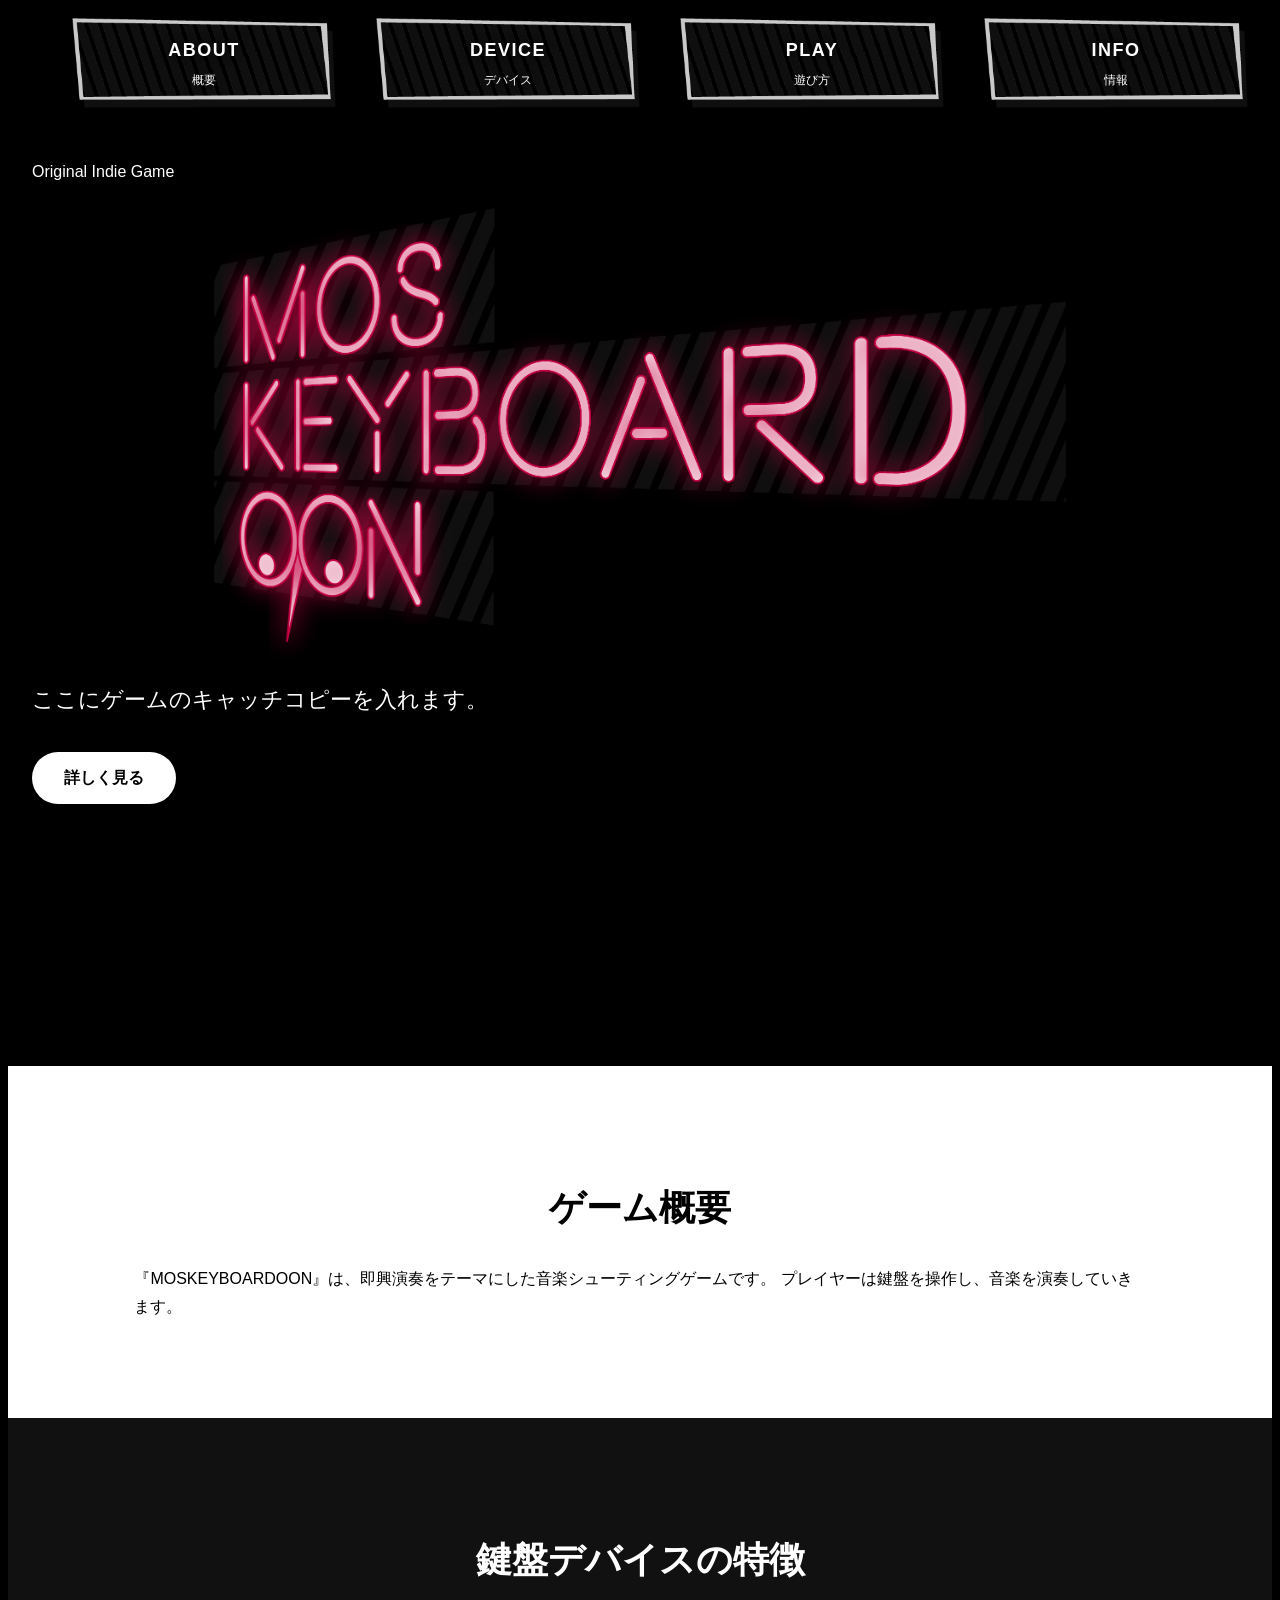
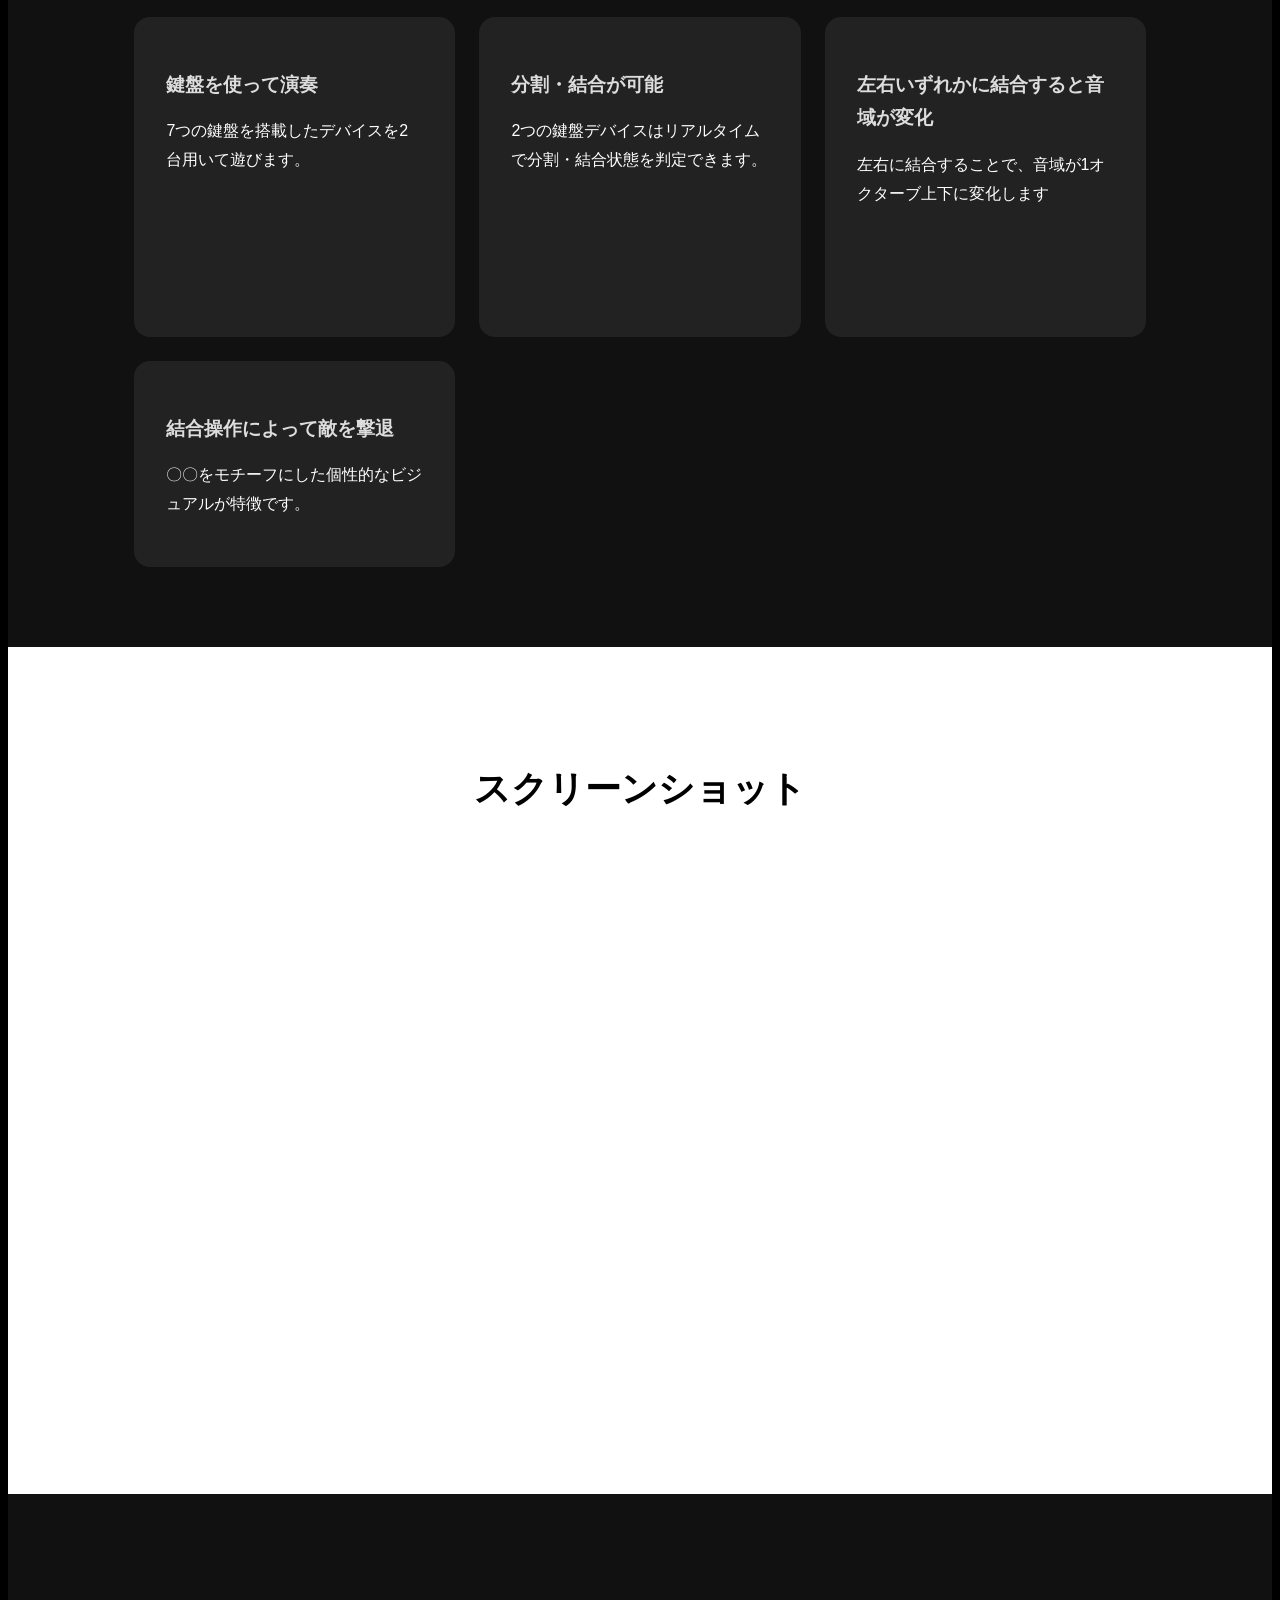
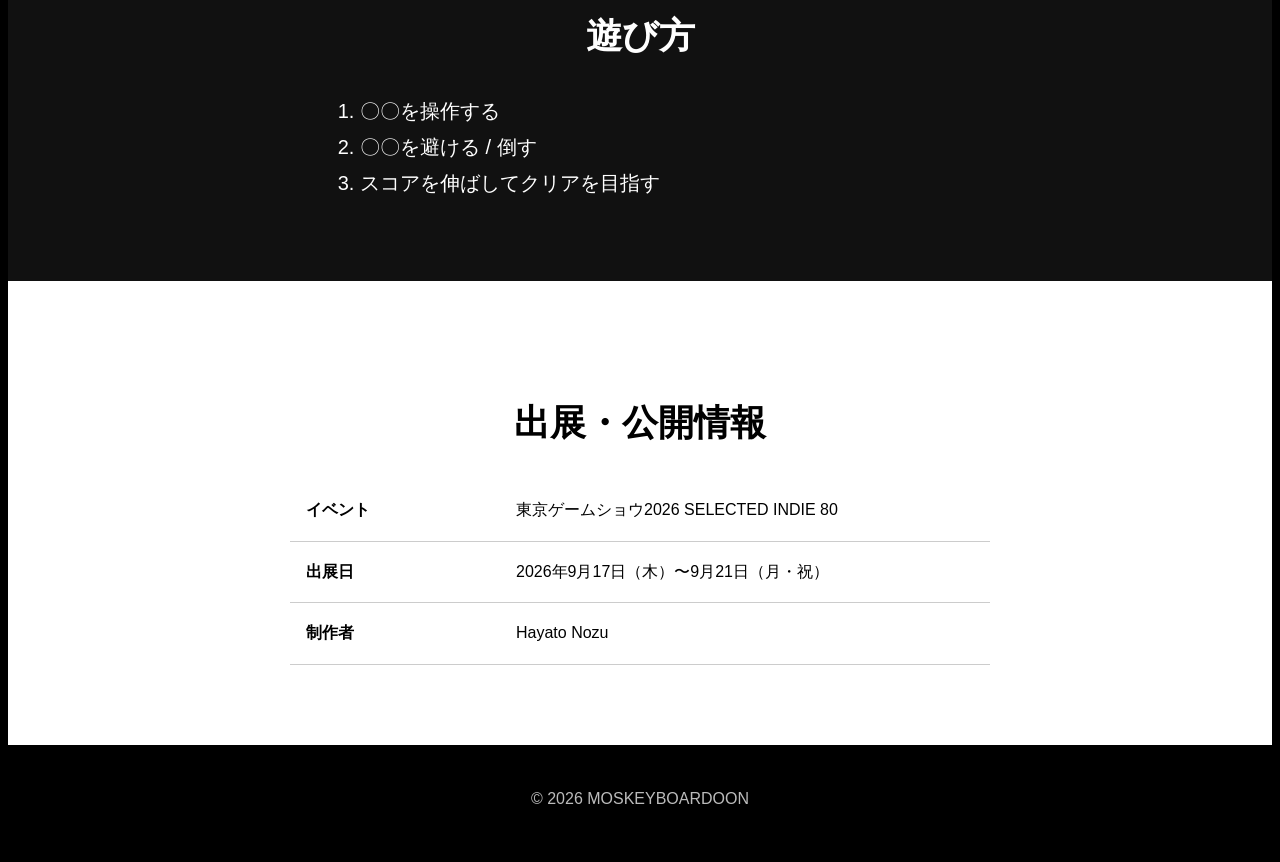
==== moskeyboardoon.html @ 039f2dee "Add files via upload" ====
<!DOCTYPE html>
<html lang="ja">
<head>
  <meta charset="UTF-8" />
  <meta name="viewport" content="width=device-width, initial-scale=1.0" />
  <title>MOSKEYBOARDOON</title>
  <link rel="stylesheet" href="style.css" />
</head>
<body>

  <nav class="nav">
    <ul>
      <li class="nav-item">
        <a href="#about">
          <img src="images/moskeyboardoon-button.png" alt="ABOUT" />
          <div class="nav-label">
            <span class="nav-label-en">ABOUT</span>
            <span class="nav-label-ja">概要</span>
          </div>
        </a>
      </li>
      <li class="nav-item">
        <a href="#features">
          <img src="images/moskeyboardoon-button.png" alt="DEVICE" />
          <div class="nav-label">
            <span class="nav-label-en">DEVICE</span>
            <span class="nav-label-ja">デバイス</span>
          </div>
        </a>
      </li>
      <li class="nav-item">
        <a href="#play">
          <img src="images/moskeyboardoon-button.png" alt="PLAY" />
          <div class="nav-label">
            <span class="nav-label-en">PLAY</span>
            <span class="nav-label-ja">遊び方</span>
          </div>
        </a>
      </li>
      <li class="nav-item">
        <a href="#info">
          <img src="images/moskeyboardoon-button.png" alt="INFO" />
          <div class="nav-label">
            <span class="nav-label-en">INFO</span>
            <span class="nav-label-ja">情報</span>
          </div>
        </a>
      </li>
    </ul>
  </nav>

  <header class="hero">
    <video class="hero-video" autoplay muted loop playsinline>
      <source src="videos/game-video.mp4" type="video/mp4">
    </video>

    <div class="hero-content">
      <p class="label">Original Indie Game</p>
      <h1>
        <img src="images/moskeyboardoon.png" alt="MOSKEYBOARDOON ロゴ" />
      </h1>
      <p class="catchcopy">
        ここにゲームのキャッチコピーを入れます。
      </p>
      <a href="#about" class="button">詳しく見る</a>
    </div>
  </header>

  <main>
    <section id="about" class="section">
      <h2>ゲーム概要</h2>
      <p>
        『MOSKEYBOARDOON』は、即興演奏をテーマにした音楽シューティングゲームです。
        プレイヤーは鍵盤を操作し、音楽を演奏していきます。
      </p>
    </section>

    <section id="features" class="section dark">
      <h2>鍵盤デバイスの特徴</h2>

      <div class="cards">
        <div class="card card-video">
          <video class="card-bg-video" autoplay muted loop playsinline>
            <source src="videos/key-video.avi" type="video/avi" />
          </video>
          <div class="card-content">
            <h3>鍵盤を使って演奏</h3>
            <p>7つの鍵盤を搭載したデバイスを2台用いて遊びます。</p>
          </div>
        </div>

        <div class="card">
          <h3>分割・結合が可能</h3>
          <p>2つの鍵盤デバイスはリアルタイムで分割・結合状態を判定できます。</p>
        </div>

        <div class="card">
          <h3>左右いずれかに結合すると音域が変化</h3>
          <p>左右に結合することで、音域が1オクターブ上下に変化します</p>
        </div>

        <div class="card">
          <h3>結合操作によって敵を撃退</h3>
          <p>〇〇をモチーフにした個性的なビジュアルが特徴です。</p>
        </div>
      </div>
    </section>

    <section class="section">
      <h2>スクリーンショット</h2>
      <div class="youtube-container">
        <iframe width="100%" height="515" src="https://www.youtube.com/embed/pviGRzQ9h0I" title="YouTube video player" frameborder="0" allow="accelerometer; autoplay; clipboard-write; encrypted-media; gyroscope; picture-in-picture; web-share" referrerpolicy="strict-origin-when-cross-origin" allowfullscreen></iframe>
      </div>
    </section>

    <section id="play" class="section dark">
      <h2>遊び方</h2>
      <ol class="steps">
        <li>〇〇を操作する</li>
        <li>〇〇を避ける / 倒す</li>
        <li>スコアを伸ばしてクリアを目指す</li>
      </ol>
    </section>

    <section id="info" class="section">
      <h2>出展・公開情報</h2>
      <table>
        <tr>
          <th>イベント</th>
          <td>東京ゲームショウ2026 SELECTED INDIE 80</td>
        </tr>
        <tr>
          <th>出展日</th>
          <td>2026年9月17日（木）〜9月21日（月・祝）</td>
        </tr>
        <tr>
          <th>制作者</th>
          <td>Hayato Nozu</td>
        </tr>
      </table>
    </section>
  </main>

    <footer>
    <p>&copy; 2026 MOSKEYBOARDOON</p>
  </footer>

</body>
</html>
---- style.css ----
style.css

* {
  margin: 0;
  padding: 0;
  box-sizing: border-box;
}

html {
  scroll-behavior: smooth;
}

body {
  font-family: "Yu Gothic", "Hiragino Kaku Gothic ProN", sans-serif;
  line-height: 1.8;
  color: #ffffff;
  background: #000000;
}

a {
  color: inherit;
  text-decoration: none;
}

.hero {
  min-height: 100vh;
  background:
    linear-gradient(rgba(0, 0, 0, 0.55), rgba(0, 0, 0, 0.75)),
    url("main-visual.jpg");
  background-size: cover;
  background-position: center;
  padding: 24px;
  position: relative;
  overflow: hidden;
}

.hero-video {
  position: absolute;
  top: 0;
  left: 0;
  width: 100%;
  height: 100%;
  object-fit: cover;
  z-index: -1;
  opacity: 0.7;
}

.nav {
  display: flex;
  justify-content: center;
  align-items: center;
  background: #000000;
  padding: 10px 24px;
  height: 90px;
}

.logo {
  font-weight: bold;
  letter-spacing: 2px;
}

header.hero {
  padding-top: 24px;
}

/* 中央ロゴを2倍に（以前の25%から50%へ）し中央寄せ */
.logo img,
.hero-content h1 img {
  width: 70%;
  max-width: 1400px;
  height: auto;
  display: block;
  margin: 0 auto;
}

.nav ul {
  display: flex;
  gap: 96px;
  list-style: none;
  align-items: flex-start;
  justify-content: center;
  flex-wrap: wrap;
}

.nav-item {
  display: flex;
  flex-direction: column;
  align-items: center;
  margin: 0 24px;
}

.nav-item a {
  position: relative;
  display: inline-flex;
  align-items: center;
  justify-content: center;
  color: inherit;
  text-decoration: none;
  width: 160px;
  height: 90px;
}

  .nav-label {
    position: absolute;
    inset: 0;
    display: flex;
    flex-direction: column;
    align-items: center;
    justify-content: center;
    pointer-events: none;
    text-align: center;
  }

  .nav-label-en {
    font-size: 18px;
    font-weight: bold;
    letter-spacing: 1.5px;
    color: #ffffff;
    text-transform: uppercase;
    text-shadow: 0 0 10px rgba(0, 0, 0, 0.8);
  }

  .nav-label-ja {
    font-size: 12px;
    color: #ffffff;
    margin-top: 4px;
    text-shadow: 0 0 8px rgba(0, 0, 0, 0.7);
  }

  .nav-item a:hover .nav-label-en,
  .nav-item a:hover .nav-label-ja {
    color: #cccccc;
  }

  .nav-item img {
    display: block;
    width: auto;
    max-height: 90px;
}

.catchcopy {
  font-size: 22px;
  margin-bottom: 32px;
}

.button {
  display: inline-block;
  padding: 12px 32px;
  background: #ffffff;
  color: #000000;
  border-radius: 999px;
  font-weight: bold;
}

.button:hover {
  opacity: 0.8;
}

.section {
  padding: 80px 10%;
  background: #ffffff;
  color: #000000;
}

.section.dark {
  background: #111111;
  color: #ffffff;
}

.section h2 {
  font-size: 36px;
  margin-bottom: 24px;
  text-align: center;
}

.cards {
  display: grid;
  grid-template-columns: repeat(3, 1fr);
  gap: 24px;
}

.card {
  position: relative;
  padding: 32px;
  background: #222222;
  border-radius: 16px;
  overflow: hidden;
}

.card-video {
  min-height: 320px;
  padding: 0;
}

.card-bg-video {
  position: absolute;
  inset: 0;
  width: 100%;
  height: 100%;
  object-fit: cover;
  opacity: 0.45;
}

.card-content {
  position: relative;
  z-index: 1;
  padding: 32px;
}

.card h3 {
  color: #dddddd;
  margin-bottom: 12px;
}

.image-box {
  height: 320px;
  border: 3px dashed #999999;
  border-radius: 16px;
  display: grid;
  place-items: center;
  color: #999999;
  font-weight: bold;
}

.youtube-container {
  position: relative;
  width: 100%;
  max-width: 900px;
  margin: 0 auto;
  padding-bottom: 56.25%;
  height: 0;
  overflow: hidden;
  border-radius: 16px;
}

.youtube-container iframe {
  position: absolute;
  top: 0;
  left: 0;
  width: 100%;
  height: 100%;
  border-radius: 16px;
}


.steps {
  max-width: 600px;
  margin: 0 auto;
  font-size: 20px;
}

table {
  width: 100%;
  max-width: 700px;
  margin: 0 auto;
  border-collapse: collapse;
}

th,
td {
  border-bottom: 1px solid #cccccc;
  padding: 16px;
  text-align: left;
}

th {
  width: 30%;
}

footer {
  text-align: center;
  padding: 24px;
  background: #000000;
  color: #bbbbbb;
}

@media (max-width: 768px) {
  .nav {
    height: auto;
    padding: 8px 12px;
  }

  .nav ul {
    gap: 12px;
    flex-wrap: wrap;
    justify-content: center;
  }

  .nav-item a {
    width: 120px;
    height: 60px;
  }

  .nav-item img {
    max-height: 60px;
  }

  h1 {
    font-size: 40px;
  }

  .cards {
    grid-template-columns: 1fr;
  }

  .hero-content {
    margin-top: 120px;
  }

  .logo img,
  .hero-content h1 img {
    width: 90%;
  }
}
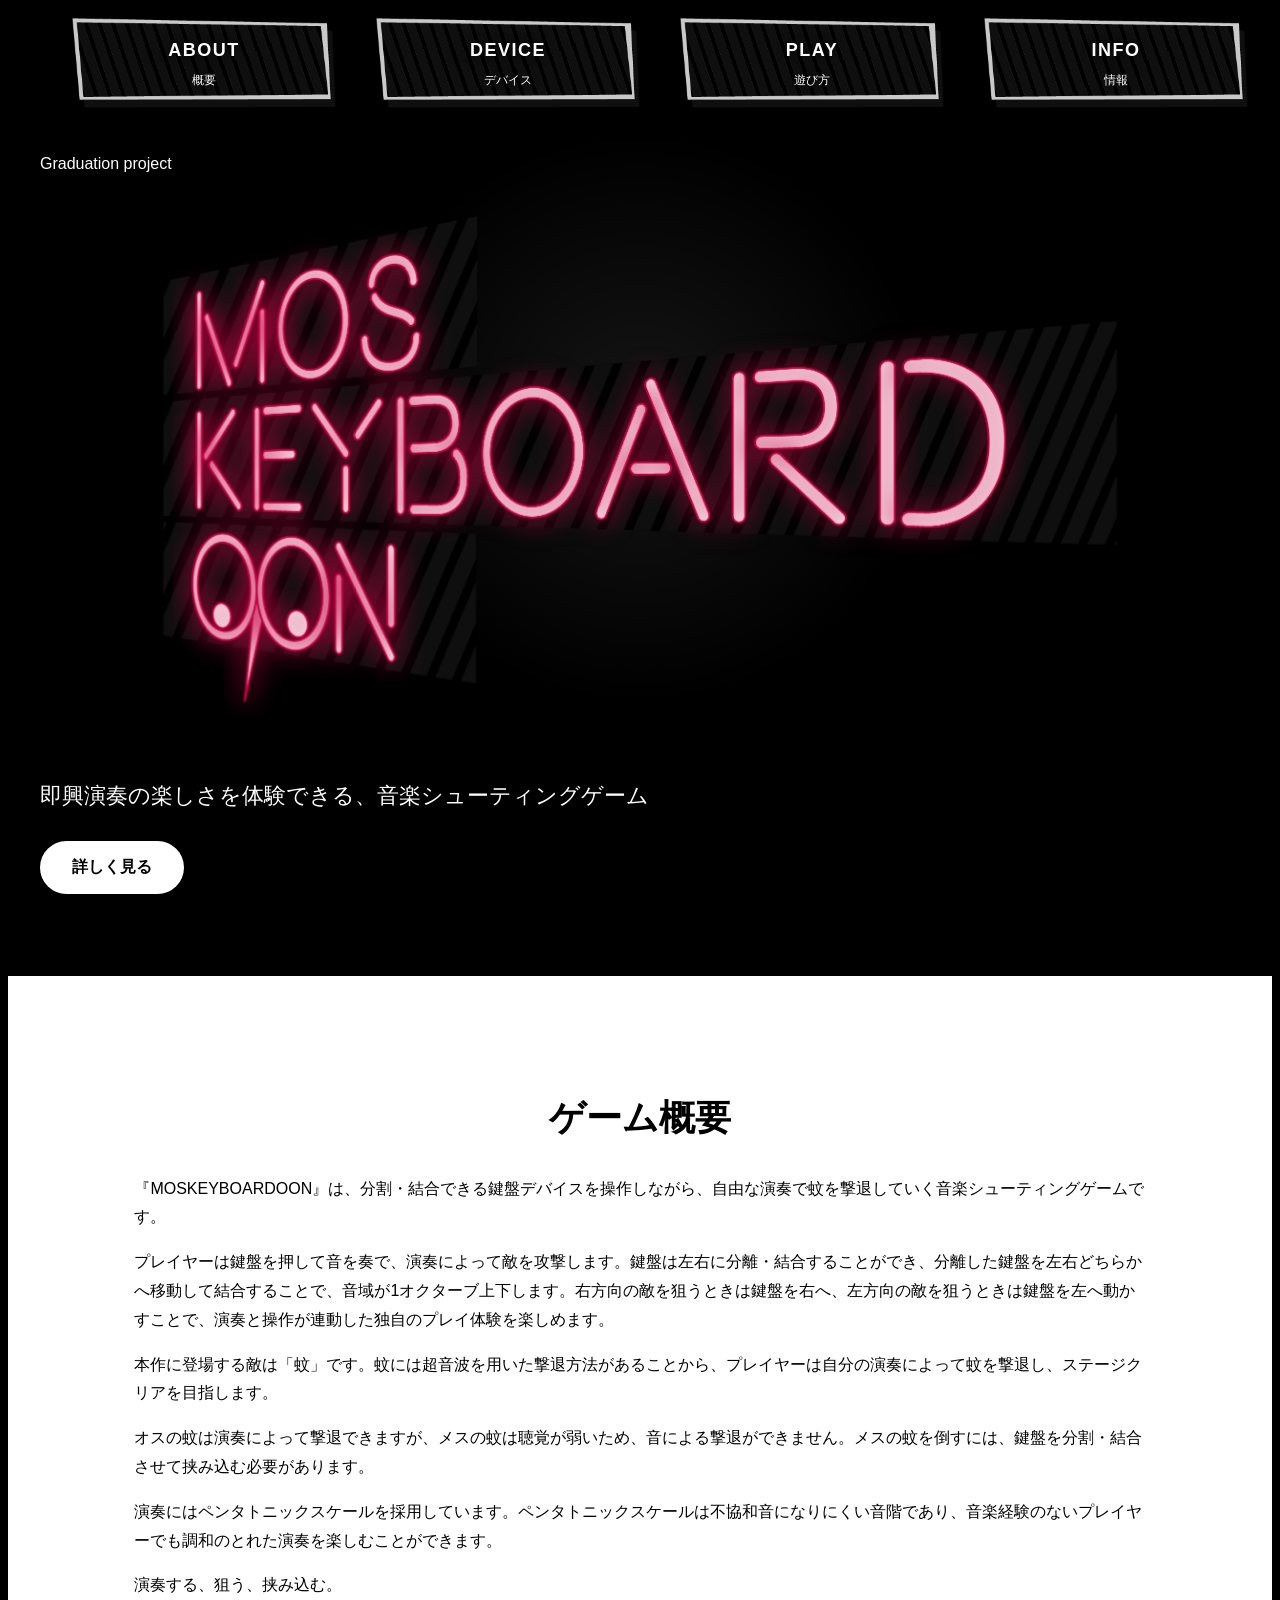
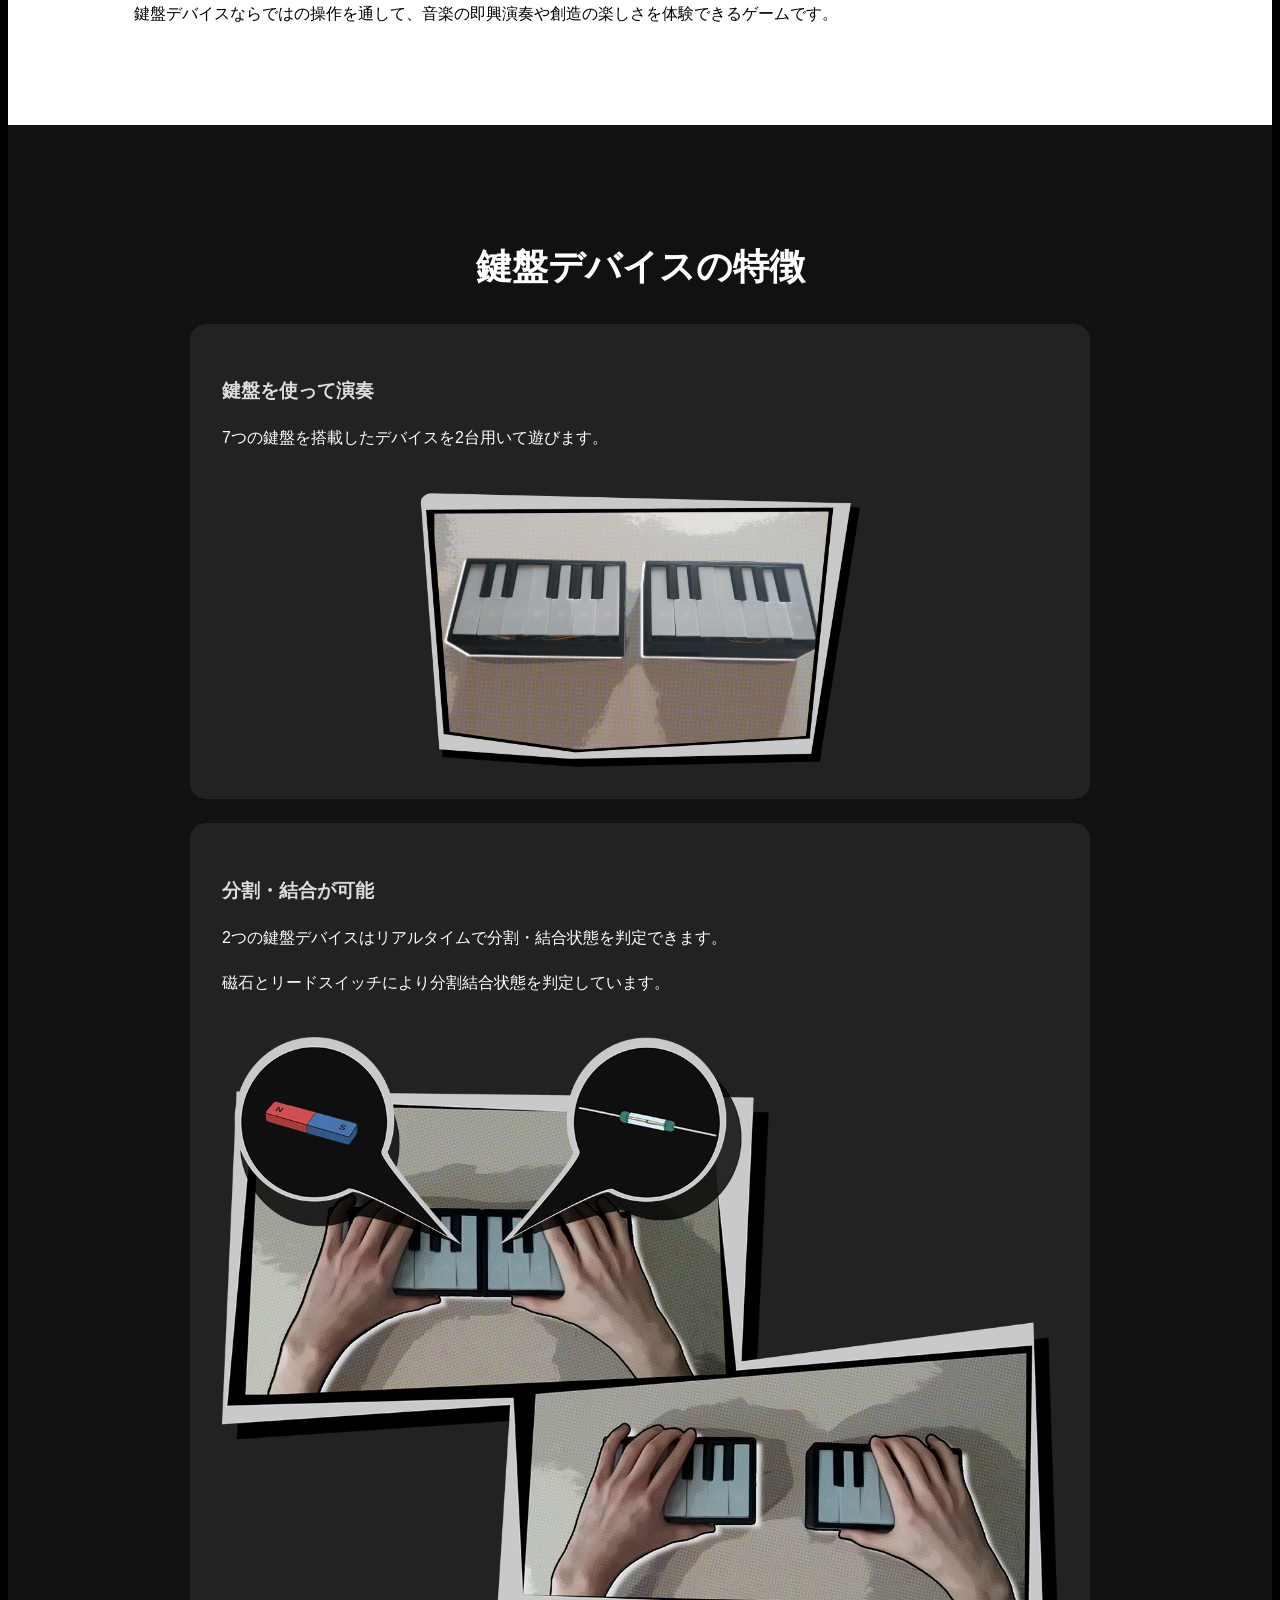
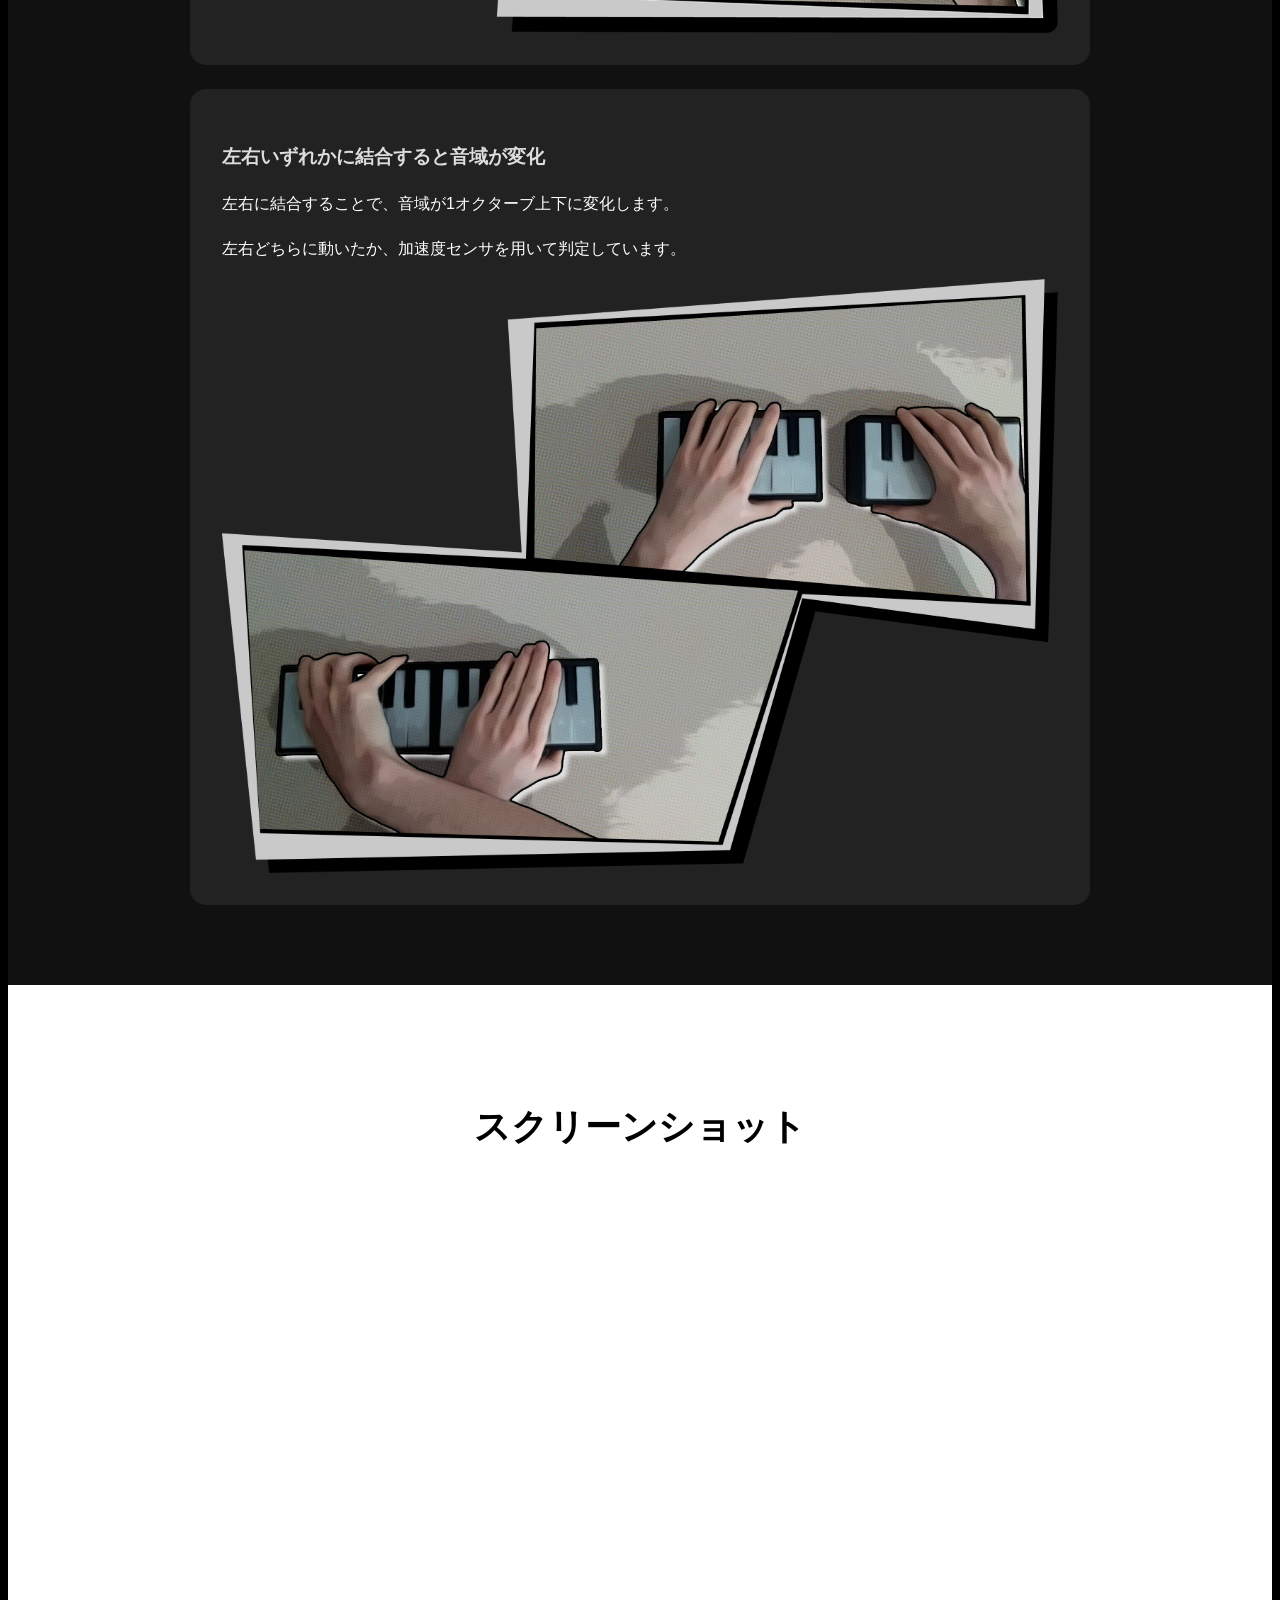
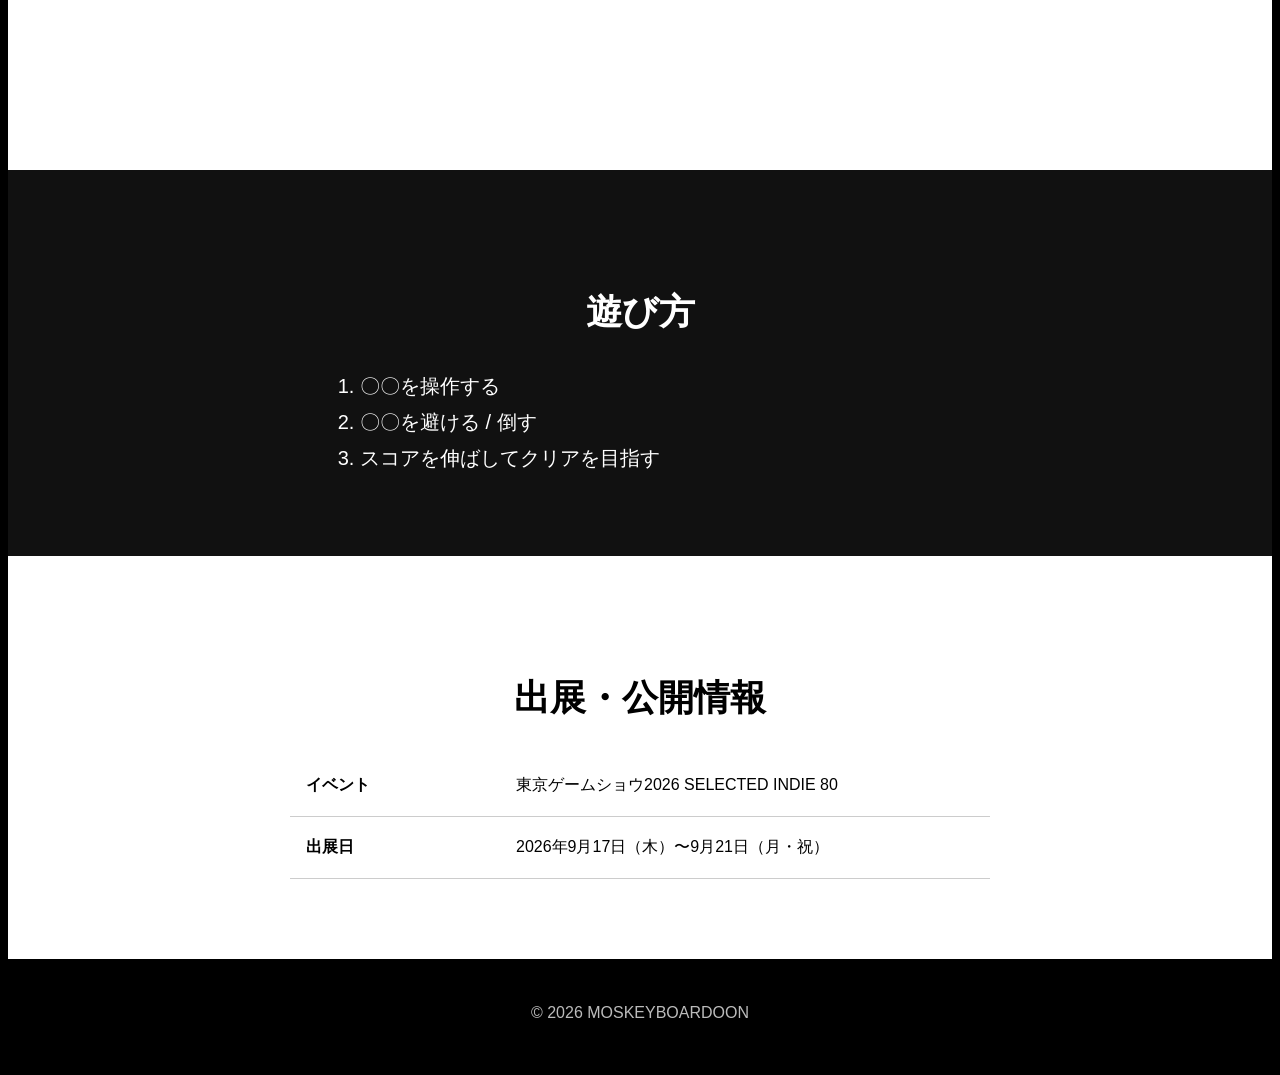
==== commit 0e5c30dc: "addAnimation" ====
--- a/moskeyboardoon.html
+++ b/moskeyboardoon.html
@@ -1,150 +1,220 @@
-<!DOCTYPE html>
-<html lang="ja">
-<head>
-  <meta charset="UTF-8" />
-  <meta name="viewport" content="width=device-width, initial-scale=1.0" />
-  <title>MOSKEYBOARDOON</title>
-  <link rel="stylesheet" href="style.css" />
-</head>
-<body>
-
-  <nav class="nav">
-    <ul>
-      <li class="nav-item">
-        <a href="#about">
-          <img src="images/moskeyboardoon-button.png" alt="ABOUT" />
-          <div class="nav-label">
-            <span class="nav-label-en">ABOUT</span>
-            <span class="nav-label-ja">概要</span>
-          </div>
-        </a>
-      </li>
-      <li class="nav-item">
-        <a href="#features">
-          <img src="images/moskeyboardoon-button.png" alt="DEVICE" />
-          <div class="nav-label">
-            <span class="nav-label-en">DEVICE</span>
-            <span class="nav-label-ja">デバイス</span>
-          </div>
-        </a>
-      </li>
-      <li class="nav-item">
-        <a href="#play">
-          <img src="images/moskeyboardoon-button.png" alt="PLAY" />
-          <div class="nav-label">
-            <span class="nav-label-en">PLAY</span>
-            <span class="nav-label-ja">遊び方</span>
-          </div>
-        </a>
-      </li>
-      <li class="nav-item">
-        <a href="#info">
-          <img src="images/moskeyboardoon-button.png" alt="INFO" />
-          <div class="nav-label">
-            <span class="nav-label-en">INFO</span>
-            <span class="nav-label-ja">情報</span>
-          </div>
-        </a>
-      </li>
-    </ul>
-  </nav>
-
-  <header class="hero">
-    <video class="hero-video" autoplay muted loop playsinline>
-      <source src="videos/game-video.mp4" type="video/mp4">
-    </video>
-
-    <div class="hero-content">
-      <p class="label">Original Indie Game</p>
-      <h1>
-        <img src="images/moskeyboardoon.png" alt="MOSKEYBOARDOON ロゴ" />
-      </h1>
-      <p class="catchcopy">
-        ここにゲームのキャッチコピーを入れます。
-      </p>
-      <a href="#about" class="button">詳しく見る</a>
-    </div>
-  </header>
-
-  <main>
-    <section id="about" class="section">
-      <h2>ゲーム概要</h2>
-      <p>
-        『MOSKEYBOARDOON』は、即興演奏をテーマにした音楽シューティングゲームです。
-        プレイヤーは鍵盤を操作し、音楽を演奏していきます。
-      </p>
-    </section>
-
-    <section id="features" class="section dark">
-      <h2>鍵盤デバイスの特徴</h2>
-
-      <div class="cards">
-        <div class="card card-video">
-          <video class="card-bg-video" autoplay muted loop playsinline>
-            <source src="videos/key-video.avi" type="video/avi" />
-          </video>
-          <div class="card-content">
-            <h3>鍵盤を使って演奏</h3>
-            <p>7つの鍵盤を搭載したデバイスを2台用いて遊びます。</p>
-          </div>
-        </div>
-
-        <div class="card">
-          <h3>分割・結合が可能</h3>
-          <p>2つの鍵盤デバイスはリアルタイムで分割・結合状態を判定できます。</p>
-        </div>
-
-        <div class="card">
-          <h3>左右いずれかに結合すると音域が変化</h3>
-          <p>左右に結合することで、音域が1オクターブ上下に変化します</p>
-        </div>
-
-        <div class="card">
-          <h3>結合操作によって敵を撃退</h3>
-          <p>〇〇をモチーフにした個性的なビジュアルが特徴です。</p>
-        </div>
-      </div>
-    </section>
-
-    <section class="section">
-      <h2>スクリーンショット</h2>
-      <div class="youtube-container">
-        <iframe width="100%" height="515" src="https://www.youtube.com/embed/pviGRzQ9h0I" title="YouTube video player" frameborder="0" allow="accelerometer; autoplay; clipboard-write; encrypted-media; gyroscope; picture-in-picture; web-share" referrerpolicy="strict-origin-when-cross-origin" allowfullscreen></iframe>
-      </div>
-    </section>
-
-    <section id="play" class="section dark">
-      <h2>遊び方</h2>
-      <ol class="steps">
-        <li>〇〇を操作する</li>
-        <li>〇〇を避ける / 倒す</li>
-        <li>スコアを伸ばしてクリアを目指す</li>
-      </ol>
-    </section>
-
-    <section id="info" class="section">
-      <h2>出展・公開情報</h2>
-      <table>
-        <tr>
-          <th>イベント</th>
-          <td>東京ゲームショウ2026 SELECTED INDIE 80</td>
-        </tr>
-        <tr>
-          <th>出展日</th>
-          <td>2026年9月17日（木）〜9月21日（月・祝）</td>
-        </tr>
-        <tr>
-          <th>制作者</th>
-          <td>Hayato Nozu</td>
-        </tr>
-      </table>
-    </section>
-  </main>
-
-    <footer>
-    <p>&copy; 2026 MOSKEYBOARDOON</p>
-  </footer>
-
-</body>
-</html>
-
+<!DOCTYPE html>
+<html lang="ja">
+<head>
+  <meta charset="UTF-8" />
+  <meta name="viewport" content="width=device-width, initial-scale=1.0" />
+  <title>MOSKEYBOARDOON</title>
+  <link rel="stylesheet" href="style.css" />
+</head>
+<body>
+
+  <nav class="nav">
+    <button class="nav-toggle" type="button" aria-label="メニューを開く" aria-expanded="false">
+      <span></span>
+      <span></span>
+      <span></span>
+    </button>
+    <ul>
+      <li class="nav-item">
+        <a href="#about">
+          <img src="images/moskeyboardoon-button.png" alt="ABOUT" />
+          <div class="nav-label">
+            <span class="nav-label-en">ABOUT</span>
+            <span class="nav-label-ja">概要</span>
+          </div>
+        </a>
+      </li>
+      <li class="nav-item">
+        <a href="#features">
+          <img src="images/moskeyboardoon-button.png" alt="DEVICE" />
+          <div class="nav-label">
+            <span class="nav-label-en">DEVICE</span>
+            <span class="nav-label-ja">デバイス</span>
+          </div>
+        </a>
+      </li>
+      <li class="nav-item">
+        <a href="#play">
+          <img src="images/moskeyboardoon-button.png" alt="PLAY" />
+          <div class="nav-label">
+            <span class="nav-label-en">PLAY</span>
+            <span class="nav-label-ja">遊び方</span>
+          </div>
+        </a>
+      </li>
+      <li class="nav-item">
+        <a href="#info">
+          <img src="images/moskeyboardoon-button.png" alt="INFO" />
+          <div class="nav-label">
+            <span class="nav-label-en">INFO</span>
+            <span class="nav-label-ja">情報</span>
+          </div>
+        </a>
+      </li>
+    </ul>
+  </nav>
+
+  <header class="hero">
+    <video class="hero-video" autoplay muted loop playsinline>
+      <source src="videos/game-video.mp4" type="video/mp4">
+    </video>
+
+    <div class="hero-content">
+      <p class="label">Graduation project</p>
+      <h1>
+        <img src="images/moskeyboardoon.png" alt="MOSKEYBOARDOON ロゴ" />
+      </h1>
+      <p class="catchcopy">
+        即興演奏の楽しさを体験できる、音楽シューティングゲーム
+      </p>
+      <a href="#about" class="button">詳しく見る</a>
+    </div>
+  </header>
+
+  <main>
+    <section id="about" class="section">
+      <h2>ゲーム概要</h2>
+      <p>
+        『MOSKEYBOARDOON』は、分割・結合できる鍵盤デバイスを操作しながら、自由な演奏で蚊を撃退していく音楽シューティングゲームです。
+      </p>
+      <p>
+        プレイヤーは鍵盤を押して音を奏で、演奏によって敵を攻撃します。鍵盤は左右に分離・結合することができ、分離した鍵盤を左右どちらかへ移動して結合することで、音域が1オクターブ上下します。右方向の敵を狙うときは鍵盤を右へ、左方向の敵を狙うときは鍵盤を左へ動かすことで、演奏と操作が連動した独自のプレイ体験を楽しめます。
+      </p>
+      <p>
+        本作に登場する敵は「蚊」です。蚊には超音波を用いた撃退方法があることから、プレイヤーは自分の演奏によって蚊を撃退し、ステージクリアを目指します。
+      </p>
+      <p>
+        オスの蚊は演奏によって撃退できますが、メスの蚊は聴覚が弱いため、音による撃退ができません。メスの蚊を倒すには、鍵盤を分割・結合させて挟み込む必要があります。
+      </p>
+      <p>
+        演奏にはペンタトニックスケールを採用しています。ペンタトニックスケールは不協和音になりにくい音階であり、音楽経験のないプレイヤーでも調和のとれた演奏を楽しむことができます。
+      </p>
+      <p>
+        演奏する、狙う、挟み込む。<br>
+        鍵盤デバイスならではの操作を通して、音楽の即興演奏や創造の楽しさを体験できるゲームです。
+      </p>
+
+    </section>
+
+    <section id="features" class="section dark">
+      <h2>鍵盤デバイスの特徴</h2>
+
+      <div class="cards">
+        <div class="card card-video reveal-card">
+          <video class="card-bg-video" autoplay muted loop playsinline>
+            <source src="videos/key-video.avi" type="video/avi" />
+          </video>
+          <div class="card-content feature-card-content">
+            <div class="feature-card-text">
+              <h3>鍵盤を使って演奏</h3>
+              <p>7つの鍵盤を搭載したデバイスを2台用いて遊びます。</p>
+            </div>
+            <img class="feature-card-image" src="images/アセット 55.png" alt="鍵盤デバイスのイメージ" />
+          </div>
+        </div>
+
+        <div class="card reveal-card">
+          <div class="feature-card-content">
+            <div class="feature-card-text">
+              <h3>分割・結合が可能</h3>
+              <p>2つの鍵盤デバイスはリアルタイムで分割・結合状態を判定できます。</p>
+              <p>磁石とリードスイッチにより分割結合状態を判定しています。</p>
+            </div>
+            <img class="feature-card-image internal-structure" src="images/Internalstructure.png" alt="鍵盤デバイス内部構造のイメージ" />
+          </div>
+        </div>
+
+        <div class="card reveal-card">
+          <h3>左右いずれかに結合すると音域が変化</h3>
+          <p>左右に結合することで、音域が1オクターブ上下に変化します。</p>
+          <p>左右どちらに動いたか、加速度センサを用いて判定しています。</p>
+          <img class="feature-card-image internal-structure" src="images/Move.png" alt="鍵盤デバイス移動のイメージ" />
+        </div>
+      </div>
+    </section>
+
+    <section class="section">
+      <h2>スクリーンショット</h2>
+      <div class="youtube-container">
+        <iframe width="100%" height="515" src="https://www.youtube.com/embed/pviGRzQ9h0I" title="YouTube video player" frameborder="0" allow="accelerometer; autoplay; clipboard-write; encrypted-media; gyroscope; picture-in-picture; web-share" referrerpolicy="strict-origin-when-cross-origin" allowfullscreen></iframe>
+      </div>
+    </section>
+
+    <section id="play" class="section dark">
+      <h2>遊び方</h2>
+      <ol class="steps">
+        <li>〇〇を操作する</li>
+        <li>〇〇を避ける / 倒す</li>
+        <li>スコアを伸ばしてクリアを目指す</li>
+      </ol>
+    </section>
+
+    <section id="info" class="section">
+      <h2>出展・公開情報</h2>
+      <table>
+        <tr>
+          <th>イベント</th>
+          <td>東京ゲームショウ2026 SELECTED INDIE 80</td>
+        </tr>
+        <tr>
+          <th>出展日</th>
+          <td>2026年9月17日（木）〜9月21日（月・祝）</td>
+        </tr>
+      </table>
+    </section>
+  </main>
+
+    <footer>
+    <p>&copy; 2026 MOSKEYBOARDOON</p>
+  </footer>
+
+  <script>
+    const revealCards = document.querySelectorAll('.reveal-card');
+
+    const observer = new IntersectionObserver((entries) => {
+      entries.forEach((entry) => {
+        if (entry.isIntersecting) {
+          const card = entry.target;
+          const delay = Number(card.dataset.delay || 0);
+          card.style.transitionDelay = `${delay}s`;
+          card.classList.add('is-visible');
+          observer.unobserve(card);
+        }
+      });
+    }, {
+      threshold: 0.2
+    });
+
+    revealCards.forEach((card, index) => {
+      card.dataset.delay = (index * 0.2).toString();
+      observer.observe(card);
+    });
+
+    const nav = document.querySelector('.nav');
+    const navToggle = document.querySelector('.nav-toggle');
+
+    navToggle.addEventListener('click', () => {
+      const isOpen = nav.classList.toggle('nav-open');
+      navToggle.setAttribute('aria-expanded', isOpen.toString());
+    });
+
+    document.querySelectorAll('.nav a[href^="#"]').forEach((link) => {
+      link.addEventListener('click', (event) => {
+        event.preventDefault();
+
+        const target = document.querySelector(link.getAttribute('href'));
+        if (!target) {
+          return;
+        }
+
+        target.scrollIntoView({ behavior: 'smooth' });
+        history.replaceState(null, '', window.location.pathname);
+        nav.classList.remove('nav-open');
+        navToggle.setAttribute('aria-expanded', 'false');
+      });
+    });
+  </script>
+
+</body>
+</html>
+
--- a/style.css
+++ b/style.css
@@ -10,29 +10,43 @@
   scroll-behavior: smooth;
 }
 
-body {
-  font-family: "Yu Gothic", "Hiragino Kaku Gothic ProN", sans-serif;
-  line-height: 1.8;
-  color: #ffffff;
-  background: #000000;
-}
+body {
+  font-family: "Yu Gothic", "Hiragino Kaku Gothic ProN", sans-serif;
+  line-height: 1.8;
+  color: #ffffff;
+  background: #000000;
+  animation: pageFadeIn 0.7s ease both;
+}
 
 a {
   color: inherit;
   text-decoration: none;
 }
 
-.hero {
-  min-height: 100vh;
-  background:
-    linear-gradient(rgba(0, 0, 0, 0.55), rgba(0, 0, 0, 0.75)),
-    url("main-visual.jpg");
-  background-size: cover;
-  background-position: center;
-  padding: 24px;
-  position: relative;
-  overflow: hidden;
-}
+.hero {
+  min-height: calc(100vh - 90px);
+  min-height: calc(100svh - 90px);
+  background:
+    linear-gradient(rgba(0, 0, 0, 0.55), rgba(0, 0, 0, 0.75)),
+    url("main-visual.jpg");
+  background-size: cover;
+  background-position: center;
+  padding: clamp(16px, 3vw, 32px);
+  position: relative;
+  overflow: hidden;
+  display: grid;
+  place-items: start center;
+}
+
+.hero::after {
+  content: "";
+  position: absolute;
+  inset: 0;
+  background: radial-gradient(circle at 50% 35%, rgba(255, 255, 255, 0.14), transparent 34%);
+  opacity: 0.6;
+  pointer-events: none;
+  animation: heroGlow 5s ease-in-out infinite alternate;
+}
 
 .hero-video {
   position: absolute;
@@ -45,42 +59,108 @@
   opacity: 0.7;
 }
 
-.nav {
-  display: flex;
-  justify-content: center;
-  align-items: center;
-  background: #000000;
-  padding: 10px 24px;
-  height: 90px;
-}
+.nav {
+  display: flex;
+  justify-content: center;
+  align-items: center;
+  background: #000000;
+  padding: 10px 24px;
+  height: 90px;
+  position: relative;
+  z-index: 10;
+  animation: navDropIn 0.65s ease both;
+}
 
 .logo {
   font-weight: bold;
   letter-spacing: 2px;
 }
 
-header.hero {
-  padding-top: 24px;
-}
+header.hero {
+  padding-top: clamp(6px, 1.5vw, 16px);
+}
+
+.hero-content {
+  position: relative;
+  z-index: 1;
+  width: 100%;
+  max-width: 1200px;
+  text-align: left;
+  display: flex;
+  flex-direction: column;
+  align-items: flex-start;
+}
+
+.hero-content h1 {
+  width: 100%;
+  margin-bottom: clamp(20px, 3vw, 36px);
+  text-align: center;
+}
 
 /* 中央ロゴを2倍に（以前の25%から50%へ）し中央寄せ */
-.logo img,
-.hero-content h1 img {
-  width: 70%;
-  max-width: 1400px;
-  height: auto;
-  display: block;
-  margin: 0 auto;
-}
-
-.nav ul {
-  display: flex;
-  gap: 96px;
-  list-style: none;
-  align-items: flex-start;
-  justify-content: center;
-  flex-wrap: wrap;
-}
+.logo img,
+.hero-content h1 img {
+  width: min(88%, 1240px);
+  max-width: 1400px;
+  height: auto;
+  display: block;
+  margin: 0 auto;
+  animation: logoFloatIn 0.9s ease 0.15s both, logoDrift 4s ease-in-out 1.2s infinite alternate;
+}
+
+.hero-content h1 img {
+  max-height: 56svh;
+  object-fit: contain;
+}
+
+.nav ul {
+  display: flex;
+  gap: 96px;
+  list-style: none;
+  align-items: flex-start;
+  justify-content: center;
+  flex-wrap: nowrap;
+}
+
+.nav-toggle {
+  display: none;
+  width: 48px;
+  height: 48px;
+  border: 1px solid rgba(255, 255, 255, 0.35);
+  border-radius: 6px;
+  background: #000000;
+  cursor: pointer;
+  align-items: center;
+  justify-content: center;
+  flex-direction: column;
+  gap: 6px;
+  transition: border-color 0.25s ease, transform 0.25s ease;
+}
+
+.nav-toggle span {
+  display: block;
+  width: 24px;
+  height: 2px;
+  background: #ffffff;
+  transition: transform 0.25s ease, opacity 0.25s ease;
+}
+
+.nav-toggle:hover {
+  border-color: rgba(255, 255, 255, 0.8);
+  transform: scale(1.05);
+}
+
+.nav.nav-open .nav-toggle span:nth-child(1) {
+  transform: translateY(8px) rotate(45deg);
+}
+
+.nav.nav-open .nav-toggle span:nth-child(2) {
+  opacity: 0;
+}
+
+.nav.nav-open .nav-toggle span:nth-child(3) {
+  transform: translateY(-8px) rotate(-45deg);
+}
 
 .nav-item {
   display: flex;
@@ -89,15 +169,43 @@
   margin: 0 24px;
 }
 
-.nav-item a {
+.nav-item a {
   position: relative;
   display: inline-flex;
   align-items: center;
   justify-content: center;
   color: inherit;
   text-decoration: none;
-  width: 160px;
-  height: 90px;
+  width: 160px;
+  height: 90px;
+  transition: transform 0.25s ease, box-shadow 0.25s ease;
+  animation: menuFloatIn 0.55s ease both;
+}
+
+.nav-item:nth-child(1) a {
+  animation-delay: 0.1s;
+}
+
+.nav-item:nth-child(2) a {
+  animation-delay: 0.18s;
+}
+
+.nav-item:nth-child(3) a {
+  animation-delay: 0.26s;
+}
+
+.nav-item:nth-child(4) a {
+  animation-delay: 0.34s;
+}
+
+.nav-item a:hover {
+  transform: translateY(-6px) scale(1.04);
+  box-shadow: 0 18px 32px rgba(0, 0, 0, 0.24);
+}
+
+.nav-item a:hover .nav-label-en,
+.nav-item a:hover .nav-label-ja {
+  color: #f6f6f6;
 }
 
   .nav-label {
@@ -138,23 +246,30 @@
     max-height: 90px;
 }
 
-.catchcopy {
-  font-size: 22px;
-  margin-bottom: 32px;
-}
-
-.button {
-  display: inline-block;
-  padding: 12px 32px;
-  background: #ffffff;
-  color: #000000;
-  border-radius: 999px;
-  font-weight: bold;
-}
-
-.button:hover {
-  opacity: 0.8;
-}
+.catchcopy {
+  max-width: 820px;
+  font-size: clamp(16px, 2vw, 22px);
+  line-height: 1.6;
+  margin-bottom: clamp(18px, 3vw, 28px);
+  animation: textRiseIn 0.75s ease 0.45s both;
+}
+
+.button {
+  display: inline-block;
+  padding: 12px 32px;
+  background: #ffffff;
+  color: #000000;
+  border-radius: 999px;
+  font-weight: bold;
+  transition: transform 0.25s ease, opacity 0.25s ease, box-shadow 0.25s ease;
+  animation: textRiseIn 0.75s ease 0.6s both;
+}
+
+.button:hover {
+  opacity: 0.8;
+  transform: translateY(-3px);
+  box-shadow: 0 12px 24px rgba(255, 255, 255, 0.22);
+}
 
 .section {
   padding: 80px 10%;
@@ -167,16 +282,19 @@
   color: #ffffff;
 }
 
-.section h2 {
-  font-size: 36px;
-  margin-bottom: 24px;
-  text-align: center;
-}
+.section h2 {
+  font-size: 36px;
+  margin-bottom: 24px;
+  text-align: center;
+  animation: textRiseIn 0.7s ease both;
+}
 
 .cards {
   display: grid;
-  grid-template-columns: repeat(3, 1fr);
+  grid-template-columns: 1fr;
   gap: 24px;
+  max-width: 900px;
+  margin: 0 auto;
 }
 
 .card {
@@ -184,7 +302,15 @@
   padding: 32px;
   background: #222222;
   border-radius: 16px;
-  overflow: hidden;
+  overflow: visible;
+  opacity: 0;
+  transform: translateY(30px);
+  transition: opacity 0.6s ease, transform 0.6s ease;
+}
+
+.card.is-visible {
+  opacity: 1;
+  transform: translateY(0);
 }
 
 .card-video {
@@ -205,6 +331,37 @@
   position: relative;
   z-index: 1;
   padding: 32px;
+}
+
+.feature-card-content {
+  display: flex;
+  flex-direction: column;
+  align-items: flex-start;
+  justify-content: flex-start;
+  gap: 24px;
+  min-height: 320px;
+}
+
+.feature-card-text {
+  width: 100%;
+}
+
+.feature-card-image {
+  width: 100%;
+  max-width: 440px;
+  height: auto;
+  object-fit: contain;
+  border-radius: 12px;
+  flex-shrink: 0;
+  display: block;
+  margin: 0 auto;
+}
+
+.feature-card-image.internal-structure {
+  width: 100%;
+  max-width: 880px;
+  margin-left: 0;
+  display: block;
 }
 
 .card h3 {
@@ -224,11 +381,9 @@
 
 .youtube-container {
   position: relative;
-  width: 100%;
-  max-width: 900px;
+  width: 900px;
+  height: 506px;
   margin: 0 auto;
-  padding-bottom: 56.25%;
-  height: 0;
   overflow: hidden;
   border-radius: 16px;
 }
@@ -237,8 +392,8 @@
   position: absolute;
   top: 0;
   left: 0;
-  width: 100%;
-  height: 100%;
+  width: 900px;
+  height: 506px;
   border-radius: 16px;
 }
 
@@ -274,41 +429,166 @@
   color: #bbbbbb;
 }
 
-@media (max-width: 768px) {
-  .nav {
-    height: auto;
-    padding: 8px 12px;
-  }
-
-  .nav ul {
-    gap: 12px;
-    flex-wrap: wrap;
-    justify-content: center;
-  }
-
-  .nav-item a {
-    width: 120px;
-    height: 60px;
-  }
-
-  .nav-item img {
-    max-height: 60px;
-  }
-
-  h1 {
-    font-size: 40px;
-  }
-
-  .cards {
-    grid-template-columns: 1fr;
-  }
-
-  .hero-content {
-    margin-top: 120px;
-  }
-
-  .logo img,
-  .hero-content h1 img {
-    width: 90%;
-  }
-}+@media (max-width: 1120px) {
+  .nav {
+    justify-content: flex-end;
+    padding: 16px 24px;
+  }
+
+  .nav-toggle {
+    display: flex;
+  }
+
+  .nav ul {
+    display: flex;
+    position: absolute;
+    top: 90px;
+    right: 24px;
+    width: 220px;
+    padding: 12px;
+    background: rgba(0, 0, 0, 0.92);
+    border: 1px solid rgba(255, 255, 255, 0.24);
+    border-radius: 8px;
+    gap: 8px;
+    flex-direction: column;
+    align-items: center;
+    opacity: 0;
+    visibility: hidden;
+    pointer-events: none;
+    transform: translateY(-10px);
+    transition: opacity 0.25s ease, transform 0.25s ease, visibility 0.25s ease;
+  }
+
+  .nav.nav-open ul {
+    opacity: 1;
+    visibility: visible;
+    pointer-events: auto;
+    transform: translateY(0);
+  }
+
+  .nav-item {
+    margin: 0;
+  }
+
+  .nav-item a {
+    width: 180px;
+    height: 70px;
+  }
+
+  .nav-item img {
+    max-height: 70px;
+  }
+
+  .cards {
+    grid-template-columns: 1fr;
+  }
+
+  .hero-content {
+    margin-top: 0;
+  }
+
+  .logo img,
+  .hero-content h1 img {
+    width: min(90%, 760px);
+  }
+
+  .catchcopy {
+    font-size: 16px;
+    margin-bottom: 18px;
+  }
+
+  .button {
+    padding: 10px 24px;
+  }
+}
+
+@keyframes pageFadeIn {
+  from {
+    opacity: 0;
+  }
+
+  to {
+    opacity: 1;
+  }
+}
+
+@keyframes navDropIn {
+  from {
+    opacity: 0;
+    transform: translateY(-18px);
+  }
+
+  to {
+    opacity: 1;
+    transform: translateY(0);
+  }
+}
+
+@keyframes menuFloatIn {
+  from {
+    opacity: 0;
+    transform: translateY(-12px);
+  }
+
+  to {
+    opacity: 1;
+    transform: translateY(0);
+  }
+}
+
+@keyframes logoFloatIn {
+  from {
+    opacity: 0;
+    transform: translateY(24px) scale(0.96);
+  }
+
+  to {
+    opacity: 1;
+    transform: translateY(0) scale(1);
+  }
+}
+
+@keyframes logoDrift {
+  from {
+    transform: translateY(0);
+  }
+
+  to {
+    transform: translateY(-8px);
+  }
+}
+
+@keyframes textRiseIn {
+  from {
+    opacity: 0;
+    transform: translateY(18px);
+  }
+
+  to {
+    opacity: 1;
+    transform: translateY(0);
+  }
+}
+
+@keyframes heroGlow {
+  from {
+    opacity: 0.35;
+    transform: scale(1);
+  }
+
+  to {
+    opacity: 0.7;
+    transform: scale(1.08);
+  }
+}
+
+@media (prefers-reduced-motion: reduce) {
+  *,
+  *::before,
+  *::after {
+    animation-duration: 0.01ms !important;
+    animation-iteration-count: 1 !important;
+    scroll-behavior: auto !important;
+    transition-duration: 0.01ms !important;
+  }
+}
